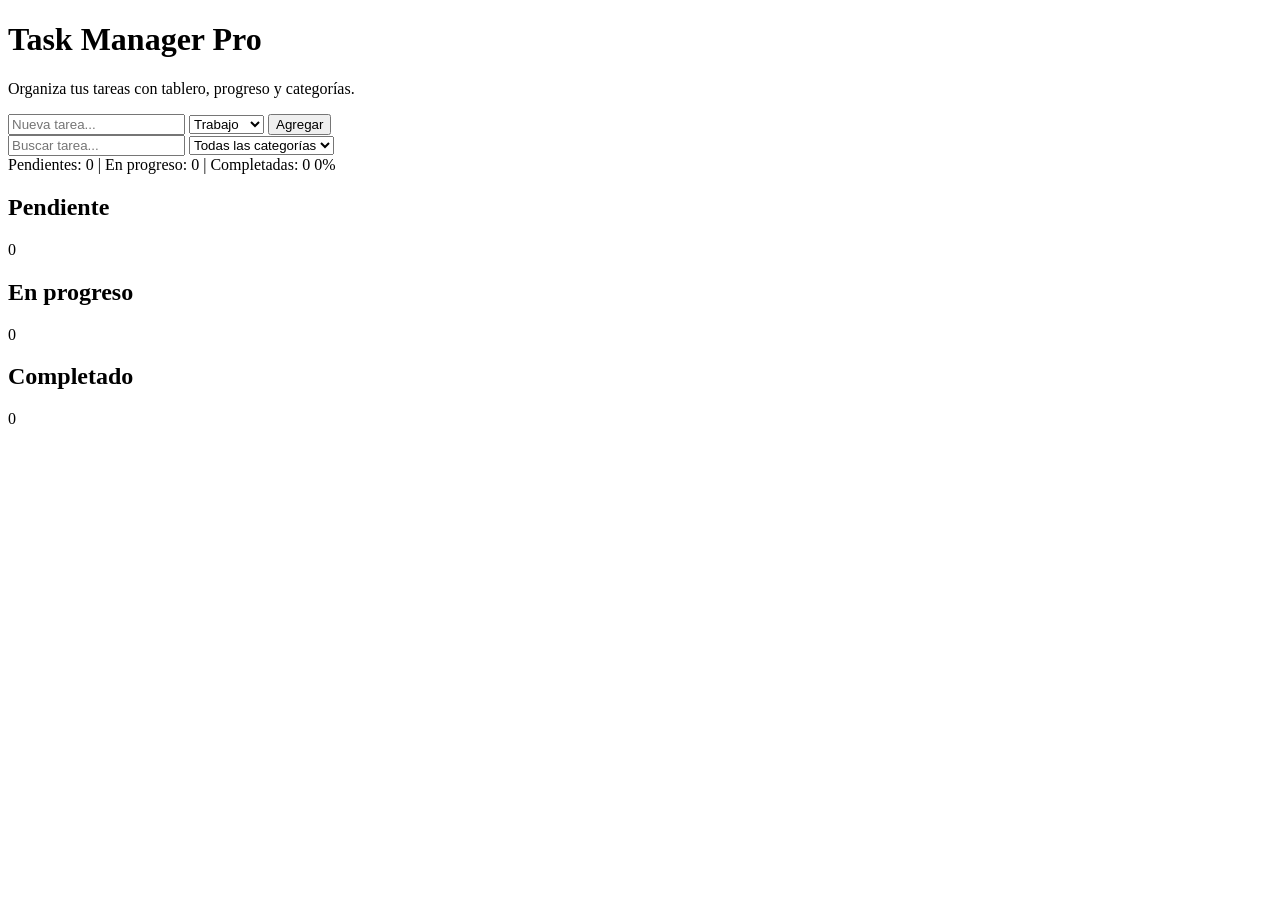
==== index.html @ 41511b49 "Add files via upload" ====
<!DOCTYPE html>
<html lang="es">
  <head>
    <meta charset="UTF-8" />
    <meta name="viewport" content="width=device-width, initial-scale=1.0" />
    <title>Task Manager Pro</title>
    <link rel="stylesheet" href="css/styles.css" />
  </head>
  <body>
    <div class="app-shell">

      <header class="topbar">
        <div>
          <h1>Task Manager Pro</h1>
          <p class="subtitle">Organiza tus tareas con tablero, progreso y categorías.</p>
        </div>
      </header>

      <section class="toolbar card">
        <div class="input-row">
          <input id="tareaInput" type="text" placeholder="Nueva tarea..." maxlength="200" />
          <select id="categoria">
            <option value="Trabajo">Trabajo</option>
            <option value="Estudio">Estudio</option>
            <option value="Personal">Personal</option>
          </select>
          <button id="agregarBtn" class="primary-btn">Agregar</button>
        </div>
        <div class="filters-row">
          <input id="buscarInput" type="text" placeholder="Buscar tarea..." />
          <select id="filtroCategoria">
            <option value="Todas">Todas las categorías</option>
            <option value="Trabajo">Trabajo</option>
            <option value="Estudio">Estudio</option>
            <option value="Personal">Personal</option>
          </select>
        </div>
        <div class="progress-wrap">
          <div class="progress-bar-bg">
            <div id="progressBar" class="progress-bar-fill"></div>
          </div>
          <div class="progress-meta">
            <span id="contadorTexto">Pendientes: 0 | En progreso: 0 | Completadas: 0</span>
            <span id="porcentajeTexto">0%</span>
          </div>
        </div>
      </section>

      <section class="board">
        <div class="column card" data-estado="Pendiente">
          <div class="column-header pendiente-header">
            <h2>Pendiente</h2>
            <span id="countPendiente" class="count-pill">0</span>
          </div>
          <div class="lista" id="pendiente"></div>
        </div>

        <div class="column card" data-estado="En progreso">
          <div class="column-header progreso-header">
            <h2>En progreso</h2>
            <span id="countProgreso" class="count-pill">0</span>
          </div>
          <div class="lista" id="progreso"></div>
        </div>

        <div class="column card" data-estado="Completado">
          <div class="column-header completado-header">
            <h2>Completado</h2>
            <span id="countCompletado" class="count-pill">0</span>
          </div>
          <div class="lista" id="completado"></div>
        </div>
      </section>

    </div>
    <script src="js/app.js"></script>
  </body>
</html>
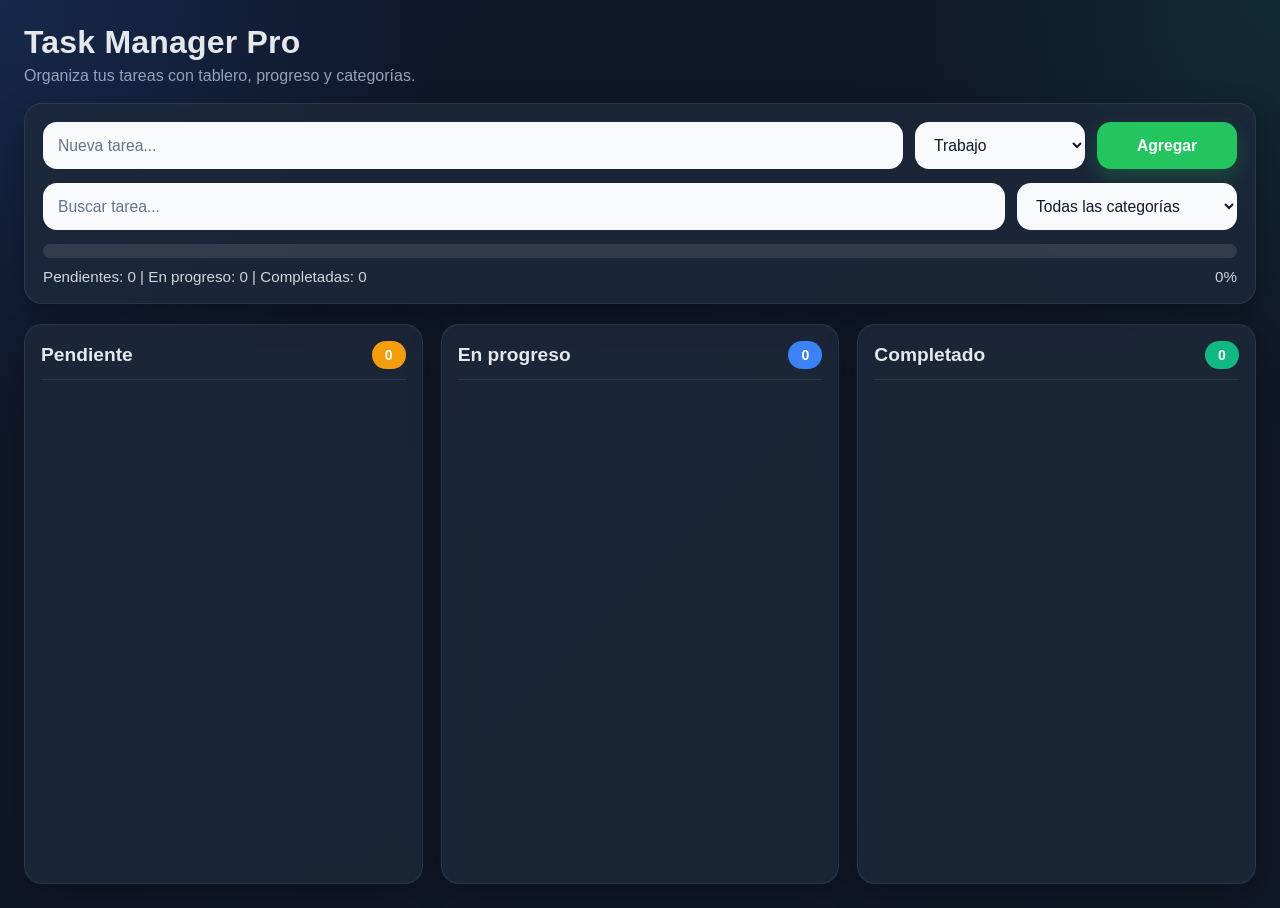
==== commit 8331b352: "first commit: Task Manager Pro con FastAPI y SQLite" ====
--- a/index.html
+++ b/index.html
@@ -1,78 +1,78 @@
-<!DOCTYPE html>
-<html lang="es">
-  <head>
-    <meta charset="UTF-8" />
-    <meta name="viewport" content="width=device-width, initial-scale=1.0" />
-    <title>Task Manager Pro</title>
-    <link rel="stylesheet" href="css/styles.css" />
-  </head>
-  <body>
-    <div class="app-shell">
-
-      <header class="topbar">
-        <div>
-          <h1>Task Manager Pro</h1>
-          <p class="subtitle">Organiza tus tareas con tablero, progreso y categorías.</p>
-        </div>
-      </header>
-
-      <section class="toolbar card">
-        <div class="input-row">
-          <input id="tareaInput" type="text" placeholder="Nueva tarea..." maxlength="200" />
-          <select id="categoria">
-            <option value="Trabajo">Trabajo</option>
-            <option value="Estudio">Estudio</option>
-            <option value="Personal">Personal</option>
-          </select>
-          <button id="agregarBtn" class="primary-btn">Agregar</button>
-        </div>
-        <div class="filters-row">
-          <input id="buscarInput" type="text" placeholder="Buscar tarea..." />
-          <select id="filtroCategoria">
-            <option value="Todas">Todas las categorías</option>
-            <option value="Trabajo">Trabajo</option>
-            <option value="Estudio">Estudio</option>
-            <option value="Personal">Personal</option>
-          </select>
-        </div>
-        <div class="progress-wrap">
-          <div class="progress-bar-bg">
-            <div id="progressBar" class="progress-bar-fill"></div>
-          </div>
-          <div class="progress-meta">
-            <span id="contadorTexto">Pendientes: 0 | En progreso: 0 | Completadas: 0</span>
-            <span id="porcentajeTexto">0%</span>
-          </div>
-        </div>
-      </section>
-
-      <section class="board">
-        <div class="column card" data-estado="Pendiente">
-          <div class="column-header pendiente-header">
-            <h2>Pendiente</h2>
-            <span id="countPendiente" class="count-pill">0</span>
-          </div>
-          <div class="lista" id="pendiente"></div>
-        </div>
-
-        <div class="column card" data-estado="En progreso">
-          <div class="column-header progreso-header">
-            <h2>En progreso</h2>
-            <span id="countProgreso" class="count-pill">0</span>
-          </div>
-          <div class="lista" id="progreso"></div>
-        </div>
-
-        <div class="column card" data-estado="Completado">
-          <div class="column-header completado-header">
-            <h2>Completado</h2>
-            <span id="countCompletado" class="count-pill">0</span>
-          </div>
-          <div class="lista" id="completado"></div>
-        </div>
-      </section>
-
-    </div>
-    <script src="js/app.js"></script>
-  </body>
+<!DOCTYPE html>
+<html lang="es">
+  <head>
+    <meta charset="UTF-8" />
+    <meta name="viewport" content="width=device-width, initial-scale=1.0" />
+    <title>Task Manager Pro</title>
+    <link rel="stylesheet" href="css/styles.css" />
+  </head>
+  <body>
+    <div class="app-shell">
+
+      <header class="topbar">
+        <div>
+          <h1>Task Manager Pro</h1>
+          <p class="subtitle">Organiza tus tareas con tablero, progreso y categorías.</p>
+        </div>
+      </header>
+
+      <section class="toolbar card">
+        <div class="input-row">
+          <input id="tareaInput" type="text" placeholder="Nueva tarea..." maxlength="200" />
+          <select id="categoria">
+            <option value="Trabajo">Trabajo</option>
+            <option value="Estudio">Estudio</option>
+            <option value="Personal">Personal</option>
+          </select>
+          <button id="agregarBtn" class="primary-btn">Agregar</button>
+        </div>
+        <div class="filters-row">
+          <input id="buscarInput" type="text" placeholder="Buscar tarea..." />
+          <select id="filtroCategoria">
+            <option value="Todas">Todas las categorías</option>
+            <option value="Trabajo">Trabajo</option>
+            <option value="Estudio">Estudio</option>
+            <option value="Personal">Personal</option>
+          </select>
+        </div>
+        <div class="progress-wrap">
+          <div class="progress-bar-bg">
+            <div id="progressBar" class="progress-bar-fill"></div>
+          </div>
+          <div class="progress-meta">
+            <span id="contadorTexto">Pendientes: 0 | En progreso: 0 | Completadas: 0</span>
+            <span id="porcentajeTexto">0%</span>
+          </div>
+        </div>
+      </section>
+
+      <section class="board">
+        <div class="column card" data-estado="Pendiente">
+          <div class="column-header pendiente-header">
+            <h2>Pendiente</h2>
+            <span id="countPendiente" class="count-pill">0</span>
+          </div>
+          <div class="lista" id="pendiente"></div>
+        </div>
+
+        <div class="column card" data-estado="En progreso">
+          <div class="column-header progreso-header">
+            <h2>En progreso</h2>
+            <span id="countProgreso" class="count-pill">0</span>
+          </div>
+          <div class="lista" id="progreso"></div>
+        </div>
+
+        <div class="column card" data-estado="Completado">
+          <div class="column-header completado-header">
+            <h2>Completado</h2>
+            <span id="countCompletado" class="count-pill">0</span>
+          </div>
+          <div class="lista" id="completado"></div>
+        </div>
+      </section>
+
+    </div>
+    <script src="js/app.js"></script>
+  </body>
 </html>
--- a/css/styles.css
+++ b/css/styles.css
@@ -0,0 +1,374 @@
+:root {
+  --bg-1: #0f172a;
+  --bg-2: #111827;
+  --panel: #1e293b;
+  --panel-2: #0b1220;
+  --card: #ffffff;
+  --text: #e5e7eb;
+  --muted: #94a3b8;
+  --shadow: 0 12px 32px rgba(0, 0, 0, 0.28);
+  --radius: 18px;
+  --pendiente: #f59e0b;
+  --progreso: #3b82f6;
+  --completado: #10b981;
+  --trabajo: #f97316;
+  --estudio: #2563eb;
+  --personal: #16a34a;
+  --danger: #ef4444;
+  --danger-hover: #dc2626;
+  --primary: #22c55e;
+  --primary-hover: #16a34a;
+}
+
+* {
+  margin: 0;
+  padding: 0;
+  box-sizing: border-box;
+}
+
+html, body {
+  min-height: 100%;
+}
+
+body {
+  font-family: Inter, Arial, Helvetica, sans-serif;
+  background:
+    radial-gradient(circle at top left, rgba(59, 130, 246, 0.16), transparent 28%),
+    radial-gradient(circle at top right, rgba(16, 185, 129, 0.12), transparent 24%),
+    linear-gradient(135deg, var(--bg-1), var(--bg-2));
+  color: var(--text);
+  padding: 24px;
+}
+
+.app-shell {
+  max-width: 1280px;
+  margin: 0 auto;
+}
+
+.topbar {
+  margin-bottom: 18px;
+}
+
+.topbar h1 {
+  font-size: 2rem;
+  font-weight: 800;
+  letter-spacing: 0.2px;
+}
+
+.subtitle {
+  color: var(--muted);
+  margin-top: 6px;
+}
+
+.card {
+  background: rgba(30, 41, 59, 0.78);
+  border: 1px solid rgba(255, 255, 255, 0.08);
+  backdrop-filter: blur(12px);
+  border-radius: var(--radius);
+  box-shadow: var(--shadow);
+}
+
+.toolbar {
+  padding: 18px;
+  margin-bottom: 20px;
+}
+
+.input-row,
+.filters-row {
+  display: grid;
+  gap: 12px;
+  margin-bottom: 14px;
+}
+
+.input-row {
+  grid-template-columns: minmax(220px, 1fr) 170px 140px;
+}
+
+.filters-row {
+  grid-template-columns: 1fr 220px;
+}
+
+input, select, button {
+  border: none;
+  outline: none;
+  border-radius: 14px;
+  font-size: 0.98rem;
+}
+
+input, select {
+  padding: 14px 15px;
+  background: #f8fafc;
+  color: #0f172a;
+}
+
+input::placeholder {
+  color: #64748b;
+}
+
+button {
+  padding: 14px 16px;
+  font-weight: 700;
+  cursor: pointer;
+  transition: transform 0.16s ease, background 0.16s ease, box-shadow 0.16s ease;
+}
+
+button:hover {
+  transform: translateY(-1px);
+}
+
+.primary-btn {
+  background: var(--primary);
+  color: white;
+  box-shadow: 0 8px 18px rgba(34, 197, 94, 0.24);
+}
+
+.primary-btn:hover {
+  background: var(--primary-hover);
+}
+
+.progress-wrap {
+  margin-top: 8px;
+}
+
+.progress-bar-bg {
+  width: 100%;
+  height: 14px;
+  border-radius: 999px;
+  background: rgba(255, 255, 255, 0.1);
+  overflow: hidden;
+}
+
+.progress-bar-fill {
+  height: 100%;
+  width: 0%;
+  border-radius: 999px;
+  background: linear-gradient(90deg, #34d399, #10b981);
+  transition: width 0.28s ease;
+}
+
+.progress-meta {
+  margin-top: 10px;
+  display: flex;
+  justify-content: space-between;
+  align-items: center;
+  gap: 12px;
+  color: #d1d5db;
+  font-size: 0.95rem;
+}
+
+.board {
+  display: grid;
+  grid-template-columns: repeat(3, 1fr);
+  gap: 18px;
+}
+
+.column {
+  padding: 16px;
+  min-height: 560px;
+}
+
+.column-header {
+  display: flex;
+  justify-content: space-between;
+  align-items: center;
+  margin-bottom: 14px;
+  padding-bottom: 10px;
+  border-bottom: 1px solid rgba(255, 255, 255, 0.08);
+}
+
+.column-header h2 {
+  font-size: 1.2rem;
+  font-weight: 800;
+}
+
+.count-pill {
+  min-width: 34px;
+  text-align: center;
+  padding: 6px 10px;
+  border-radius: 999px;
+  font-size: 0.88rem;
+  font-weight: 800;
+  color: white;
+}
+
+.pendiente-header .count-pill { background: var(--pendiente); }
+.progreso-header .count-pill  { background: var(--progreso); }
+.completado-header .count-pill { background: var(--completado); }
+
+.lista {
+  min-height: 470px;
+  display: flex;
+  flex-direction: column;
+  gap: 12px;
+}
+
+.task {
+  background: var(--card);
+  color: #0f172a;
+  border-radius: 16px;
+  padding: 14px 14px 12px;
+  box-shadow: 0 8px 22px rgba(0, 0, 0, 0.12);
+  cursor: grab;
+  animation: fadeIn 0.22s ease;
+  border: 1px solid rgba(15, 23, 42, 0.06);
+}
+
+.task.dragging {
+  opacity: 0.55;
+  transform: rotate(1deg);
+}
+
+.task-top {
+  display: flex;
+  align-items: flex-start;
+  justify-content: space-between;
+  gap: 12px;
+}
+
+.task-main {
+  display: flex;
+  align-items: flex-start;
+  gap: 10px;
+  min-width: 0;
+}
+
+.complete-check {
+  width: 18px;
+  height: 18px;
+  margin-top: 2px;
+  cursor: pointer;
+  accent-color: #10b981;
+}
+
+.task-title-wrap {
+  min-width: 0;
+}
+
+.task-title {
+  font-size: 1.04rem;
+  font-weight: 800;
+  line-height: 1.28;
+  word-break: break-word;
+}
+
+.task-title.completed {
+  text-decoration: line-through;
+  color: #6b7280;
+}
+
+.task-actions {
+  display: flex;
+  align-items: center;
+  gap: 8px;
+}
+
+.delete-btn {
+  background: var(--danger);
+  color: white;
+  padding: 9px 11px;
+  border-radius: 12px;
+  font-size: 0.9rem;
+  line-height: 1;
+}
+
+.delete-btn:hover {
+  background: var(--danger-hover);
+}
+
+.task-bottom {
+  margin-top: 12px;
+  display: flex;
+  justify-content: space-between;
+  align-items: center;
+  gap: 10px;
+  flex-wrap: wrap;
+}
+
+.meta-group {
+  display: flex;
+  align-items: center;
+  gap: 8px;
+  flex-wrap: wrap;
+}
+
+.badge {
+  display: inline-flex;
+  align-items: center;
+  padding: 5px 9px;
+  border-radius: 999px;
+  font-size: 0.76rem;
+  font-weight: 800;
+  color: white;
+}
+
+.badge.trabajo  { background: var(--trabajo); }
+.badge.estudio  { background: var(--estudio); }
+.badge.personal { background: var(--personal); }
+
+.estado-badge {
+  font-size: 0.75rem;
+  font-weight: 800;
+  color: #475569;
+  background: #e2e8f0;
+  padding: 5px 9px;
+  border-radius: 999px;
+}
+
+.fecha {
+  color: #64748b;
+  font-size: 0.78rem;
+  font-weight: 600;
+}
+
+.empty-state {
+  border: 2px dashed rgba(255, 255, 255, 0.12);
+  border-radius: 16px;
+  min-height: 120px;
+  display: flex;
+  align-items: center;
+  justify-content: center;
+  color: #94a3b8;
+  text-align: center;
+  padding: 16px;
+}
+
+.drop-hover {
+  outline: 2px dashed rgba(255, 255, 255, 0.28);
+  outline-offset: 4px;
+}
+
+@keyframes fadeIn {
+  from { opacity: 0; transform: translateY(8px); }
+  to   { opacity: 1; transform: translateY(0); }
+}
+
+@media (max-width: 1050px) {
+  .board {
+    grid-template-columns: 1fr;
+  }
+  .column {
+    min-height: auto;
+  }
+  .lista {
+    min-height: 180px;
+  }
+}
+
+@media (max-width: 760px) {
+  body {
+    padding: 14px;
+  }
+  .input-row {
+    grid-template-columns: 1fr;
+  }
+  .filters-row {
+    grid-template-columns: 1fr;
+  }
+  .progress-meta {
+    flex-direction: column;
+    align-items: flex-start;
+  }
+  .topbar h1 {
+    font-size: 1.6rem;
+  }
+}
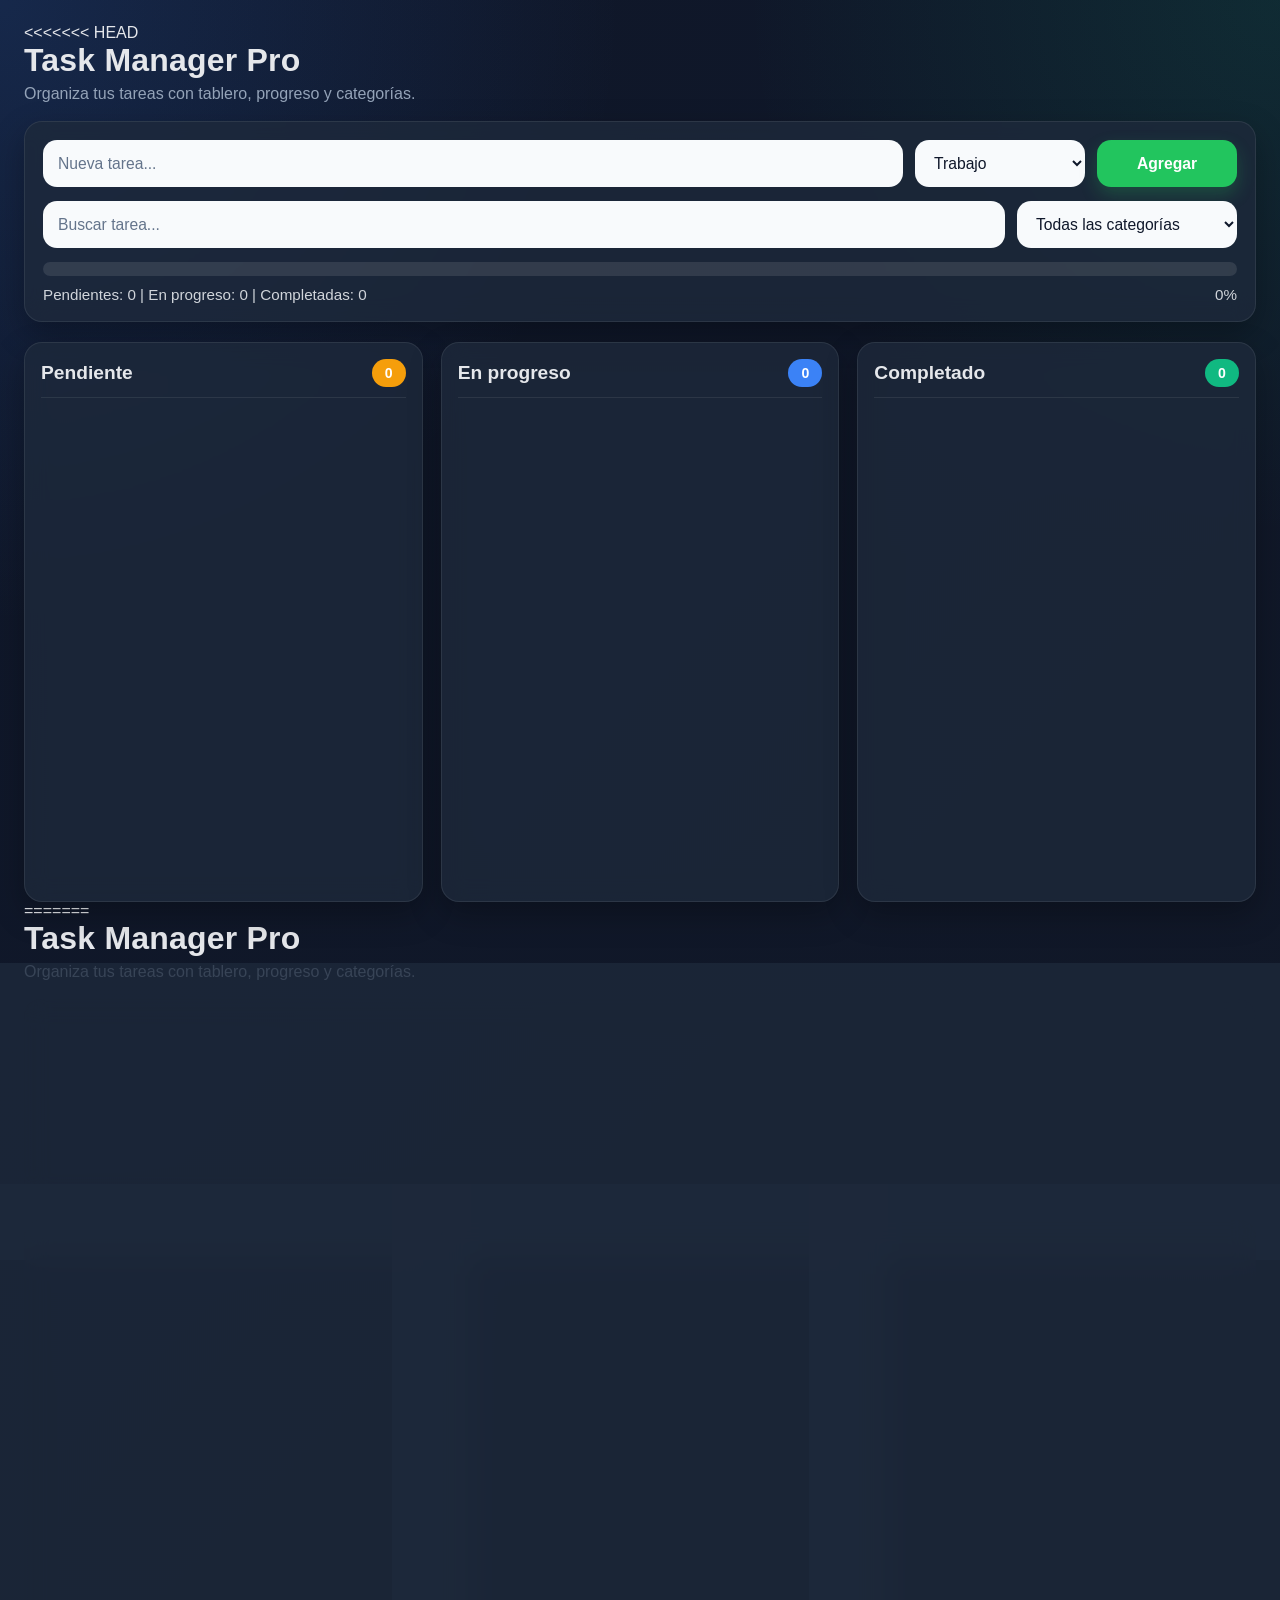
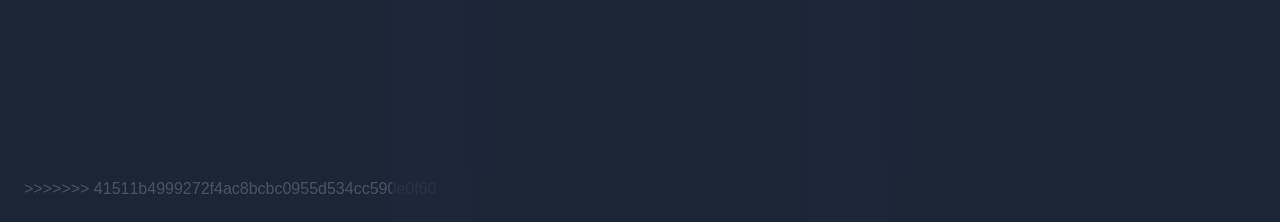
==== commit 2f9c302d: "Primer commit: Task Manager Pro" ====
--- a/index.html
+++ b/index.html
@@ -1,3 +1,4 @@
+<<<<<<< HEAD
 <!DOCTYPE html>
 <html lang="es">
   <head>
@@ -75,4 +76,83 @@
     </div>
     <script src="js/app.js"></script>
   </body>
+=======
+<!DOCTYPE html>
+<html lang="es">
+  <head>
+    <meta charset="UTF-8" />
+    <meta name="viewport" content="width=device-width, initial-scale=1.0" />
+    <title>Task Manager Pro</title>
+    <link rel="stylesheet" href="css/styles.css" />
+  </head>
+  <body>
+    <div class="app-shell">
+
+      <header class="topbar">
+        <div>
+          <h1>Task Manager Pro</h1>
+          <p class="subtitle">Organiza tus tareas con tablero, progreso y categorías.</p>
+        </div>
+      </header>
+
+      <section class="toolbar card">
+        <div class="input-row">
+          <input id="tareaInput" type="text" placeholder="Nueva tarea..." maxlength="200" />
+          <select id="categoria">
+            <option value="Trabajo">Trabajo</option>
+            <option value="Estudio">Estudio</option>
+            <option value="Personal">Personal</option>
+          </select>
+          <button id="agregarBtn" class="primary-btn">Agregar</button>
+        </div>
+        <div class="filters-row">
+          <input id="buscarInput" type="text" placeholder="Buscar tarea..." />
+          <select id="filtroCategoria">
+            <option value="Todas">Todas las categorías</option>
+            <option value="Trabajo">Trabajo</option>
+            <option value="Estudio">Estudio</option>
+            <option value="Personal">Personal</option>
+          </select>
+        </div>
+        <div class="progress-wrap">
+          <div class="progress-bar-bg">
+            <div id="progressBar" class="progress-bar-fill"></div>
+          </div>
+          <div class="progress-meta">
+            <span id="contadorTexto">Pendientes: 0 | En progreso: 0 | Completadas: 0</span>
+            <span id="porcentajeTexto">0%</span>
+          </div>
+        </div>
+      </section>
+
+      <section class="board">
+        <div class="column card" data-estado="Pendiente">
+          <div class="column-header pendiente-header">
+            <h2>Pendiente</h2>
+            <span id="countPendiente" class="count-pill">0</span>
+          </div>
+          <div class="lista" id="pendiente"></div>
+        </div>
+
+        <div class="column card" data-estado="En progreso">
+          <div class="column-header progreso-header">
+            <h2>En progreso</h2>
+            <span id="countProgreso" class="count-pill">0</span>
+          </div>
+          <div class="lista" id="progreso"></div>
+        </div>
+
+        <div class="column card" data-estado="Completado">
+          <div class="column-header completado-header">
+            <h2>Completado</h2>
+            <span id="countCompletado" class="count-pill">0</span>
+          </div>
+          <div class="lista" id="completado"></div>
+        </div>
+      </section>
+
+    </div>
+    <script src="js/app.js"></script>
+  </body>
+>>>>>>> 41511b4999272f4ac8bcbc0955d534cc590e0f60
 </html>
